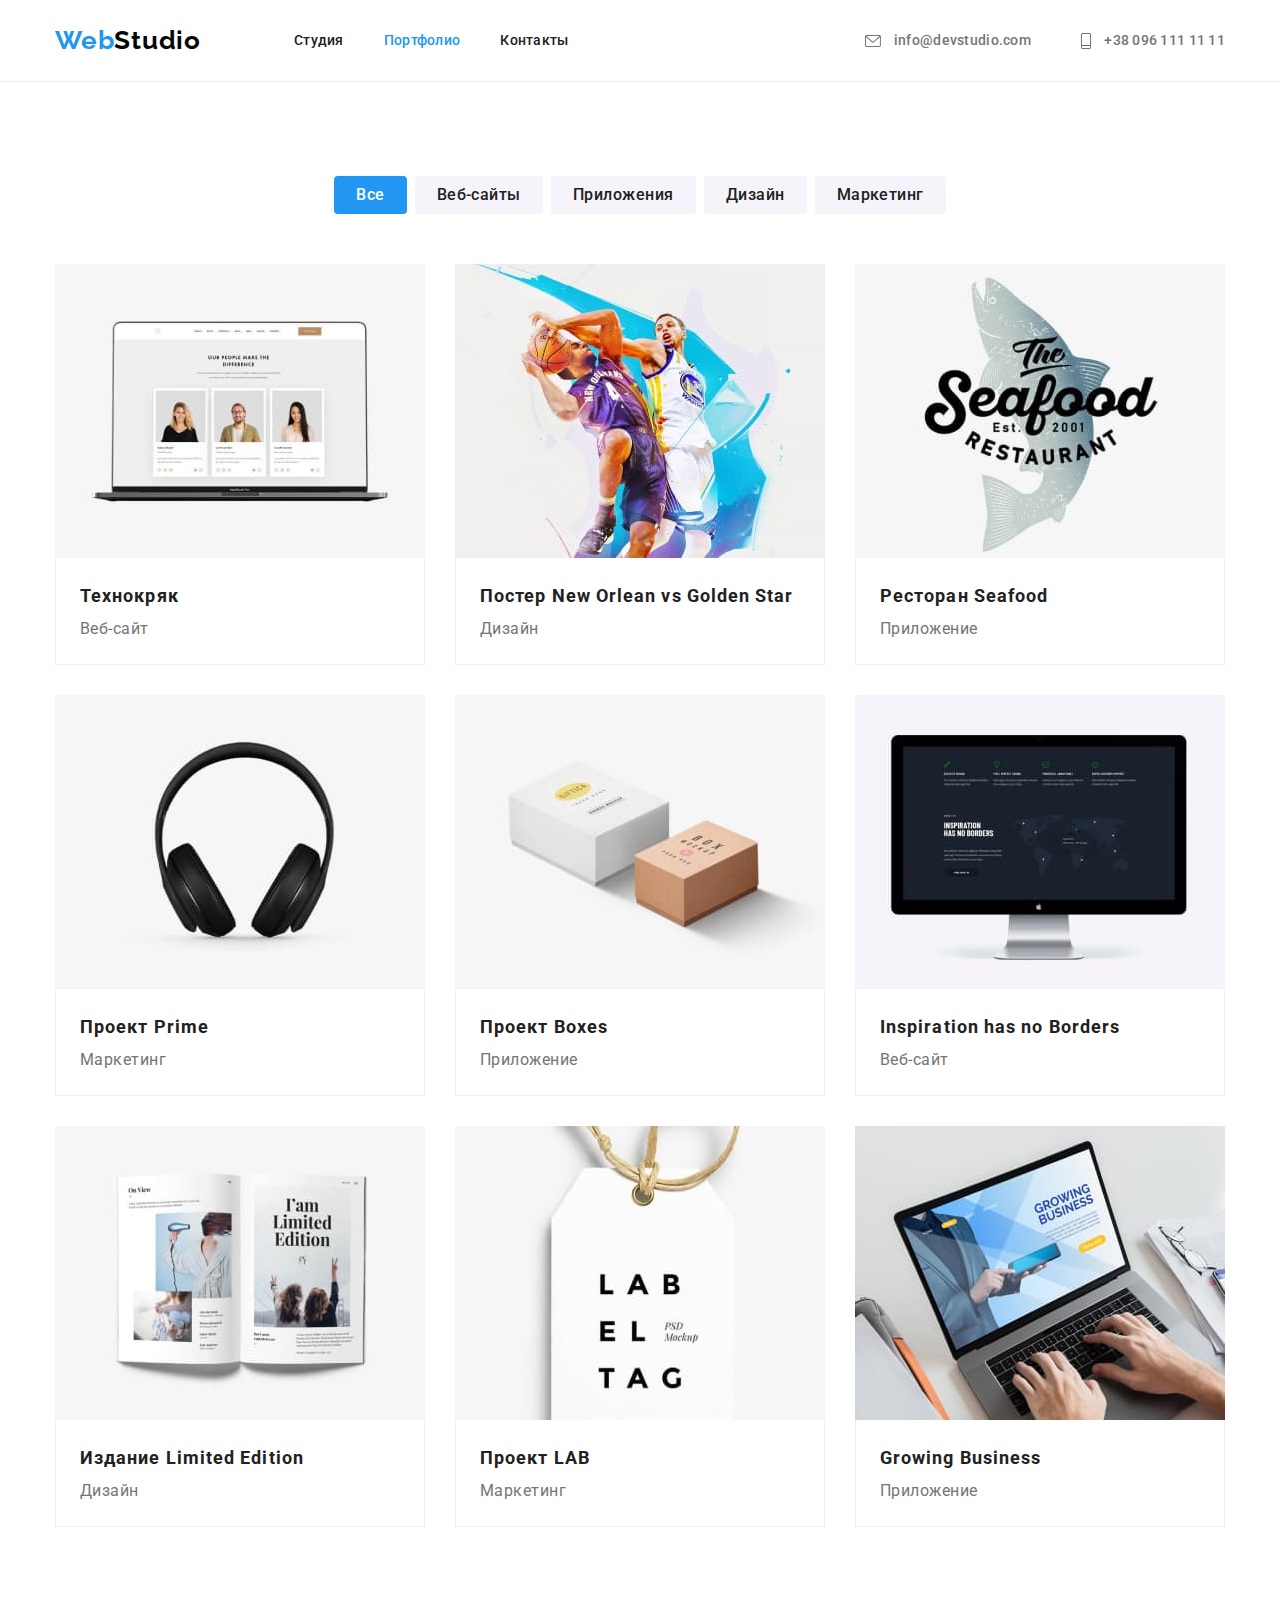
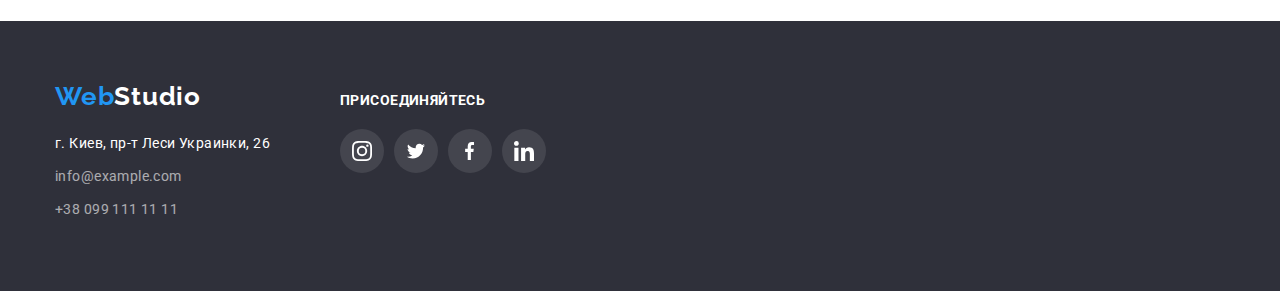
==== portfolio.html @ 4d6c7091 "add 05" ====
<!DOCTYPE html>
<html lang="ru">
  <head>
    <meta charset="UTF-8" />
    <meta http-equiv="X-UA-Compatible" content="IE=edge" />
    <meta name="viewport" content="width=device-width, initial-scale=1.0" />
    <title>Portfolio</title>
    <link rel="preconnect" href="https://fonts.googleapis.com" />
    <link rel="preconnect" href="https://fonts.gstatic.com" crossorigin />
    <link
      href="https://fonts.googleapis.com/css2?family=Raleway:wght@700&family=Roboto:wght@400;500;700;900&display=swap"
      rel="stylesheet"
    />
    <link
      rel="stylesheet"
      href="https://cdn.jsdelivr.net/npm/modern-normalize@1.1.0/modern-normalize.min.css"
    />
    <link rel="stylesheet" href="./css/styles.css" />
  </head>
  <body>
    <header class="header">
      <div class="container page-header-container">
        <nav class="header-nav">
          <a href="./index.html" class="header-logo"
            >Web<span class="dark-logo">Studio</span></a
          >
          <ul class="header-list">
            <li class="header-item">
              <a href="./index.html" class="header-link">Студия</a>
            </li>
            <li class="header-item">
              <a href="./portfolio.html" class="header-link current"
                >Портфолио</a
              >
            </li>
            <li class="header-item">
              <a href="./index.html" class="header-link">Контакты</a>
            </li>
          </ul>
        </nav>
        <ul class="contact-list">
          <li class="contact-item">
            <a href="mailto:info@devstudio.com" class="contact-link">
              <svg class="mail-icon" width="16" height="12">
                <use href="./images/sprite.svg#icon-mail"></use>
              </svg>
              info@devstudio.com</a
            >
          </li>
          <li class="contact-item">
            <a href="tel:+380961111111" class="contact-link">
              <svg class="phone-icon" width="10" height="16">
                <use href="./images/sprite.svg#icon-phone"></use>
              </svg>
              +38 096 111 11 11</a
            >
          </li>
        </ul>
      </div>
    </header>
    <main>
      <section class="section">
        <h1 class="visually-hidden">Портфолио</h1>
        <div class="button-container">
          <ul class="button-list">
            <li class="button-item">
              <button type="button" class="button current">Все</button>
            </li>
            <li class="button-item">
              <button type="button" class="button">Веб-сайты</button>
            </li>
            <li class="button-item">
              <button type="button" class="button">Приложения</button>
            </li>
            <li class="button-item">
              <button type="button" class="button">Дизайн</button>
            </li>
            <li class="button-item">
              <button type="button" class="button">Маркетинг</button>
            </li>
          </ul>
        </div>
        <div class="container">
          <ul class="work-list">
            <li class="work-item">
              <img
                class="work-img"
                src="./images/portfolio/portfolio1.jpg"
                alt="Веб-сайт"
                width="370"
                height="294"
              />
              <div class="work-item-content-wrapper">
                <h2 class="work-name">Технокряк</h2>
                <p class="work-text">Веб-сайт</p>
              </div>
            </li>
            <li class="work-item">
              <img
                class="work-img"
                src="./images/portfolio/portfolio2.jpg"
                alt="Постер"
                width="370"
                height="294"
              />
              <div class="work-item-content-wrapper">
                <h2 class="work-name">Постер New Orlean vs Golden Star</h2>
                <p class="work-text">Дизайн</p>
              </div>
            </li>
            <li class="work-item">
              <img
                class="work-img"
                src="./images/portfolio/portfolio3.jpg"
                alt="Лого компании"
                width="370"
                height="294"
              />
              <div class="work-item-content-wrapper">
                <h2 class="work-name">Ресторан Seafood</h2>
                <p class="work-text">Приложение</p>
              </div>
            </li>
            <li class="work-item">
              <img
                class="work-img"
                src="./images/portfolio/portfolio4.jpg"
                alt="Наушники"
                width="370"
                height="294"
              />
              <div class="work-item-content-wrapper">
                <h2 class="work-name">Проект Prime</h2>
                <p class="work-text">Маркетинг</p>
              </div>
            </li>
            <li class="work-item">
              <img
                class="work-img"
                src="./images/portfolio/portfolio5.jpg"
                alt="Коробки"
                width="370"
                height="294"
              />
              <div class="work-item-content-wrapper">
                <h2 class="work-name">Проект Boxes</h2>
                <p class="work-text">Приложение</p>
              </div>
            </li>
            <li class="work-item">
              <img
                class="work-img"
                src="./images/portfolio/portfolio6.jpg"
                alt="Монитор"
                width="370"
                height="294"
              />
              <div class="work-item-content-wrapper">
                <h2 class="work-name">Inspiration has no Borders</h2>
                <p class="work-text">Веб-сайт</p>
              </div>
            </li>
            <li class="work-item">
              <img
                class="work-img"
                src="./images/portfolio/portfolio7.jpg"
                alt="Журнал"
                width="370"
                height="294"
              />
              <div class="work-item-content-wrapper">
                <h2 class="work-name">Издание Limited Edition</h2>
                <p class="work-text">Дизайн</p>
              </div>
            </li>
            <li class="work-item">
              <img
                class="work-img"
                src="./images/portfolio/portfolio8.jpg"
                alt="Бирка"
                width="370"
                height="294"
              />
              <div class="work-item-content-wrapper">
                <h2 class="work-name">Проект LAB</h2>
                <p class="work-text">Маркетинг</p>
              </div>
            </li>
            <li class="work-item">
              <img
                class="work-img"
                src="./images/portfolio/portfolio9.jpg"
                alt="Ноутбук"
                width="370"
                height="294"
              />
              <div class="work-item-content-wrapper">
                <h2 class="work-name">Growing Business</h2>
                <p class="work-text">Приложение</p>
              </div>
            </li>
          </ul>
        </div>
      </section>
    </main>
    <footer class="footer">
      <div class="footer-container">
        <div class="page-footer-container">
          <a href="./index.html" class="footer-logo footer-theme-dark"
            >Web<span class="light-logo">Studio</span></a
          >
          <address class="address">
            <ul class="footer-list">
              <li class="footer-item">
                <a
                  href="https://goo.gl/maps/wUQXQDukjgNMTirY6"
                  target="_blank"
                  rel="noopener norefferer"
                  class="footer-address"
                  >г. Киев, пр-т Леси Украинки, 26</a
                >
              </li>
              <li class="footer-item">
                <a href="mailto:info@devstudio.com" class="footer-link"
                  >info@example.com</a
                >
              </li>
              <li class="footer-item">
                <a href="tel:+380991111111" class="footer-link"
                  >+38 099 111 11 11</a
                >
              </li>
            </ul>
          </address>
        </div>
        <div class="social">
          <h3 class="social-title">Присоединяйтесь</h3>
          <ul class="social-list list">
            <li class="social-list-item">
              <a href="" class="social-list-link">
                <svg class="social-list-icon" width="20" height="20">
                  <use href="./images/sprite.svg#icon-instagram"></use>
                </svg>
              </a>
            </li>
            <li class="social-list-item">
              <a href="" class="social-list-link">
                <svg class="social-list-icon" width="20" height="16.25">
                  <use href="./images/sprite.svg#icon-twitter"></use>
                </svg>
              </a>
            </li>
            <li class="social-list-item">
              <a href="" class="social-list-link">
                <svg class="social-list-icon" width="10" height="20">
                  <use href="./images/sprite.svg#icon-facebook"></use>
                </svg>
              </a>
            </li>
            <li class="social-list-item">
              <a href="" class="social-list-link">
                <svg class="social-list-icon" width="20" height="20">
                  <use href="./images/sprite.svg#icon-linkedin"></use>
                </svg>
              </a>
            </li>
          </ul>
        </div>
      </div>
    </footer>
  </body>
</html>
---- css/styles.css ----
:root {
  --primary-font: "Roboto", sans-serif;
  --secondary-font: "Raleway", sans-serif;
  --accent-color: #2196f3;
  --primary-text-color: #757575;
  --primary-bg-color: #ffffff;
  --secondary-bg-color: #2f303a;
  --tertiary-font: #212121;
}
h1,
h2,
h3,
h4,
p {
  margin-top: 0;
  margin-bottom: 0;
}
ul,
ol {
  margin-top: 0;
  margin-bottom: 0;
  padding-left: 0;
}
img {
  display: block;
}
button {
  cursor: pointer;
}
ul {
  list-style: none;
}
a {
  text-decoration: none;
}
.visually-hidden {
  position: absolute;
  width: 1px;
  height: 1px;
  margin: -1px;
  border: 0;
  padding: 0;
  clip: rect(0 0 0 0);
  overflow: hidden;
}
/* ==============COMPONENTS============== */

body {
  font-family: var(--primary-font);
  font-size: 14px;
  color: var(--primary-text-color);
}

.container {
  width: 1200px;
  margin-left: auto;
  margin-right: auto;
  padding-left: 15px;
  padding-right: 15px;
}

/* ==================HEADER=============== */
.header {
  border-bottom: 1px solid #ececec;
}
.page-header-container {
  display: flex;
  align-items: center;
}
.header-nav {
  display: flex;
  align-items: center;
}
.header-list {
  display: flex;
  align-items: center;
}

.header-logo {
  font-family: var(--secondary-font);
  font-weight: 700;
  font-size: 26px;
  line-height: 1.2;
  /* identical to box height */
  letter-spacing: 0.03em;

  color: var(--accent-color);
  margin-right: 93px;
  padding-top: 25px;
  padding-bottom: 25px;
}
.dark-logo {
  color: #060606;
}
.header-item:not(:last-child) {
  margin-right: 40px;
}
.header-link {
  font-family: var(--primary-font);
  padding: 32px 0;
  font-weight: 500;
  line-height: 1.14;
  letter-spacing: 0.02em;
  color: var(--tertiary-font);
}
.current {
  color: var(--accent-color);
}
.phone-icon {
  fill: var(--primary-text-color);
  margin-right: 10px;
  vertical-align: middle;
}

.mail-icon {
  fill: var(--primary-text-color);
  margin-right: 10px;
  vertical-align: middle;
}
.contact-link {
  font-family: var(--primary-font);
  font-weight: 500;
  line-height: 1.14;
  letter-spacing: 0.02em;
  color: var(--primary-text-color);
}
.contact-item:not(:last-child) {
  margin-right: 50px;
}
.header-link:hover,
.header-link:focus {
  color: var(--accent-color);
}
.contact-link:hover,
.contact-link:focus {
  color: var(--accent-color);
  stroke: var(--accent-color);
}
.contact-list {
  display: flex;
  align-items: center;
  margin-left: auto;
}
/* ===============/HEADER================= */
/* ==============HERO==================== */
.hero {
  background: var(--secondary-bg-color);
  max-width: 1600px;
  padding-top: 200px;
  padding-bottom: 200px;
  background-image: linear-gradient(
      rgba(47, 48, 58, 0.4),
      rgba(47, 48, 58, 0.4)
    ),
    url("../images/Img.jpg");
  background-size: cover;
  background-color: #c4c4c4;
}
.hero-title {
  min-width: 696px;
  font-family: var(--primary-font);
  font-weight: 900;
  font-size: 44px;
  line-height: 1.36;
  /* or 136% */
  text-transform: uppercase;

  letter-spacing: 0.06em;
  color: var(--primary-bg-color);
  text-align: center;
  margin-bottom: 30px;
}

.hero-button {
  min-width: 200px;
  padding-left: 32px;
  padding-right: 32px;
  padding-top: 10px;
  padding-bottom: 10px;
  font-family: var(--primary-font);
  font-weight: 700;
  font-size: 16px;
  line-height: 1.88;
  letter-spacing: 0.06em;
  background-color: var(--accent-color);
  color: var(--primary-bg-color);
  border-radius: 4px;
  border: var(--accent-color);
  display: block;
  margin: auto;
}
.hero-button:hover {
  background-color: #188ce8;
  color: var(--primary-bg-color);
}

/* ==================/HERO================= */

/* ===================FEATURES============= */
.features {
  padding-top: 94px;
  padding-bottom: 94px;
}
.features-title {
  min-width: 270px;
  font-family: var(--primary-font);
  font-size: 14px;
  font-weight: 700;
  line-height: 1.14;
  letter-spacing: 0.03em;
  text-transform: uppercase;
  color: var(--tertiary-font);
  margin-bottom: 10px;
}
.features-list {
  display: flex;
}
.features-item {
  margin-right: 30px;
}
.features-text {
  min-width: 270px;
  margin-right: 30px;
  font-family: "Roboto";
  font-weight: 400;
  line-height: 1.7;
  /* or 171% */

  letter-spacing: 0.03em;

  color: var(--primary-text-color);
}
.wrapper:not(:last-child) {
  height: 120px;
  display: flex;
  align-items: center;
  justify-content: center;
  flex-direction: column;
  border-radius: 4px;
  background-color: #f5f4fa;
  margin-bottom: 30px;
}
/* ===================/FEATURES================= */
/* ================ACTIVITY================= */
.activity {
  padding-bottom: 94px;
}
.activity-title {
  min-width: 362px;
  margin-bottom: 50px;
  font-family: var(--primary-font);
  font-weight: 700;
  font-size: 36px;
  line-height: 1.17;
  text-align: center;
  letter-spacing: 0.03em;

  color: var(--tertiary-font);
}
.activity-list {
  display: flex;
  justify-content: space-between;
}
/* ====================/ACTIVITY============== */
/* =======================TEAM================ */
.team {
  padding-top: 94px;
  padding-bottom: 94px;
  background-color: #f5f4fa;
}
.team-item {
  background-color: var(--primary-bg-color);
  box-shadow: 0px 1px 3px rgba(0, 0, 0, 0.12), 0px 1px 1px rgba(0, 0, 0, 0.14),
    0px 2px 1px rgba(0, 0, 0, 0.2);
  border-radius: 0px 0px 4px 4px;
}
.team-title {
  margin-bottom: 50px;
  font-family: var(--primary-font);
  font-weight: 700;
  font-size: 36px;
  line-height: 1.17;
  text-align: center;
  letter-spacing: 0.03em;

  color: var(--tertiary-font);
}
.team-list {
  display: flex;
  flex-wrap: wrap;
  gap: 30px;
}
.team-list-content-wrapper {
  padding-bottom: 30px;
  padding-top: 30px;
}
.team-name {
  font-family: var(--primary-font);
  font-weight: 500;
  font-size: 16px;
  line-height: 1.19;
  /* identical to box height */
  margin-bottom: 10px;

  text-align: center;
  letter-spacing: 0.03em;

  color: var(--tertiary-font);
}

.team-text {
  font-weight: 400;
  font-size: 16px;
  line-height: 1.19;
  /* identical to box height */

  text-align: center;
  letter-spacing: 0.03em;

  color: var(--primary-text-color);
  margin-bottom: 16px;
}
.social-list {
  display: flex;
  justify-content: center;
  gap: 10px;
}
.social-list-link {
  display: flex;
  justify-content: center;
  align-items: center;
  width: 44px;
  height: 44px;
  border-radius: 50%;
  background-color: var(--primary-bg-color);
}
.social-list-link:hover,
.social-list-link:focus {
  background-color: var(--accent-color);
}
.social-list-link:hover .social-list-icon,
.social-list-link:focus .social-list-icon {
  fill: var(--primary-bg-color);
}

.social-list-icon {
  fill: #afb1b8;
}

.social .social-list-icon {
  fill: var(--primary-bg-color);
}
/* ====================/TEAM==================== */
/* ====================CUSTOMERS==================== */
.customers {
  padding-top: 94px;
  padding-bottom: 94px;
}
.customers-title {
  margin-bottom: 50px;
  font-family: "Roboto";
  font-style: normal;
  font-weight: 700;
  font-size: 36px;
  line-height: 1.16;
  text-align: center;
  letter-spacing: 0.03em;

  color: var(--tertiary-font);
}
.customers-list {
  display: flex;
  justify-content: center;
  gap: 30px;
}
.customers-link {
  display: flex;
  justify-content: center;
  align-items: center;
  width: 170px;
  height: 92px;
  border: 1px solid #afb1b8;
  border-radius: 4px;
}
.customers-icon {
  fill: #afb1b8;
}
.customers-link:hover .customers-icon,
.customers-link:focus .customers-icon {
  fill: var(--accent-color);
}
.customers-link:hover,
.customers-link:focus {
  border: 1px solid #2196f3;
}
/* ================/CUSTOMERS==================== */
/* =============PORTFOLIO======================= */
.button-list {
  display: flex;
  justify-content: center;
  margin-bottom: 50px;
}
.button-item:not(:last-child) {
  margin-right: 8px;
}
.button {
  padding-left: 22px;
  padding-right: 22px;
  padding-top: 6px;
  padding-bottom: 6px;
  border-radius: 4px;
  border: var(--accent-color);
  font-family: "Roboto";
  font-weight: 500;
  font-size: 16px;
  line-height: 1.6;
  /* identical to box height, or 162% */
  letter-spacing: 0.03em;

  color: var(--tertiary-font);
  background: #f5f4fa;
  cursor: pointer;
}
.button:hover,
.button:focus {
  color: var(--primary-bg-color);
  background-color: var(--accent-color);
}
button.current {
  color: var(--primary-bg-color);
  background: var(--accent-color);
}
.work-list {
  display: flex;
  flex-wrap: wrap;
  gap: 30px;
}
.work-name {
  font-family: "Roboto";
  font-weight: 700;
  font-size: 18px;
  line-height: 2;
  /* identical to box height, or 200% */
  letter-spacing: 0.06em;
  color: var(--tertiary-font);
  border-bottom: 4px;
}
.work-item-content-wrapper {
  padding: 20px 24px;
  border: 1px solid #eeeeee;
  border-top: 0;
}
.work-item:hover {
  box-shadow: 0px 1px 1px rgba(0, 0, 0, 0.12), 0px 4px 4px rgba(0, 0, 0, 0.06),
    1px 4px 6px rgba(0, 0, 0, 0.16);
}
.work-text {
  font-family: "Roboto";
  font-weight: 400;
  font-size: 16px;
  line-height: 1.88;
  /* identical to box height, or 188% */

  letter-spacing: 0.03em;
}
.section {
  padding-top: 94px;
  padding-bottom: 94px;
}
/* ================/PORTFOLIO================== */
/* ==================FOOTER==================== */
.footer-theme-dark {
  font-family: var(--secondary-font);
  font-weight: 700;
  font-size: 26px;
  line-height: 1.2;
  /* identical to box height */

  letter-spacing: 0.03em;

  color: var(--accent-color);
}
.footer {
  background: var(--secondary-bg-color);
  padding-top: 60px;
  padding-bottom: 60px;
}
.footer-container {
  width: 1200px;
  margin-left: auto;
  margin-right: auto;
  padding-left: 15px;
  padding-right: 15px;
  display: flex;
}
.page-footer-container {
  margin-right: 70px;
}
.light-logo {
  color: var(--primary-bg-color);
}
.footer-list {
  margin-top: 20px;
}
.footer-link {
  font-family: var(--primary-font);
  font-style: normal;
  font-weight: 400;
  line-height: 1.7;
  /* or 171% */
  letter-spacing: 0.03em;
  color: var(--primary-bg-color);
  opacity: 0.6;
}
.footer-address {
  color: rgba(255, 255, 255, 1);
  font-style: normal;
}
.footer-item {
  font-family: var(--primary-font);
  margin-bottom: 9px;
  font-weight: 400;
  line-height: 1.7;
  /* or 171% */
  letter-spacing: 0.03em;
  color: rgba(255, 255, 255, 0, 6);
}
.footer-link:hover,
.footer-link:focus {
  color: var(--accent-color);
}
.social-title {
  font-family: "Roboto";
  font-style: normal;
  font-weight: 700;
  font-size: 14px;
  line-height: 1.14;
  letter-spacing: 0.03em;
  text-transform: uppercase;
  color: var(--primary-bg-color);
  margin-bottom: 20px;
}
.social {
  padding-top: 12px;
}
.social .social-list-link {
  background-color: rgba(255, 255, 255, 0.1);
}
.social .social-list-link:hover,
.social .social-list-link:focus {
  background-color: var(--accent-color);
}
/* ==========================/FOOTER===================== */
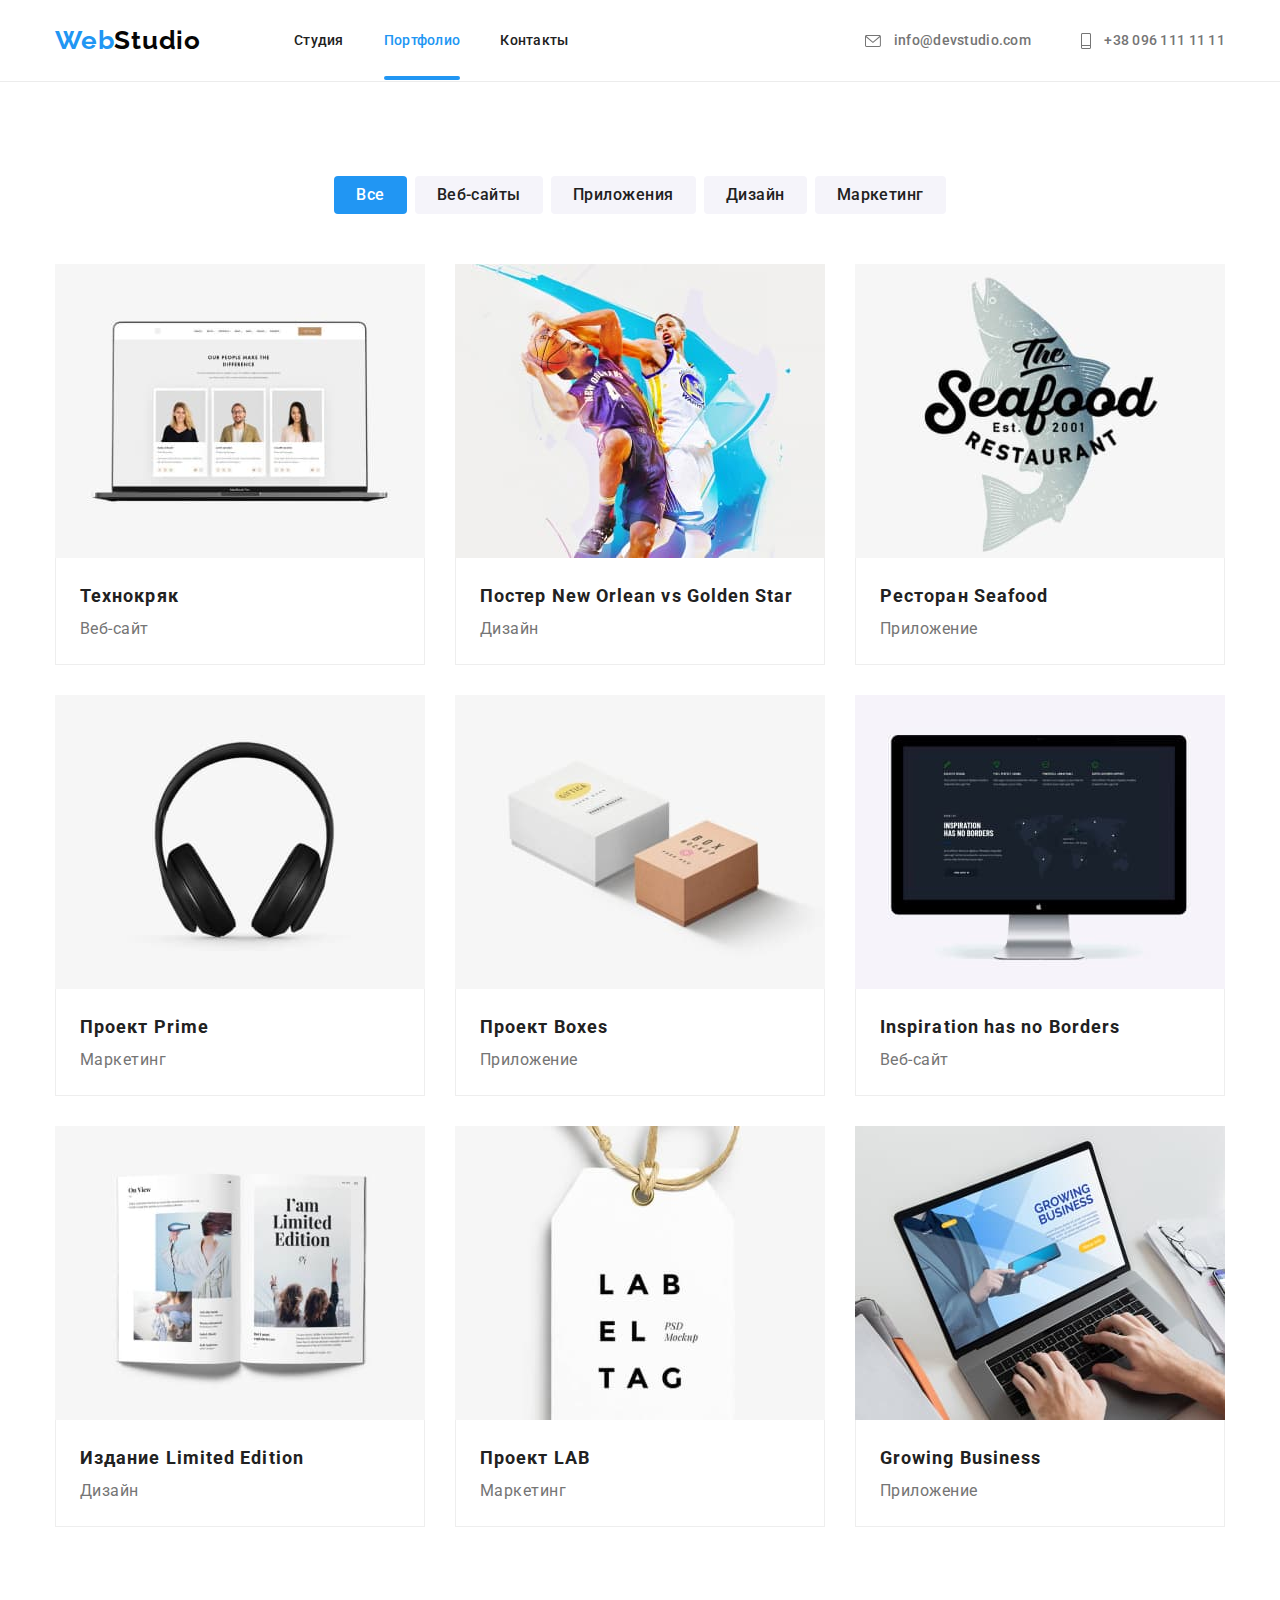
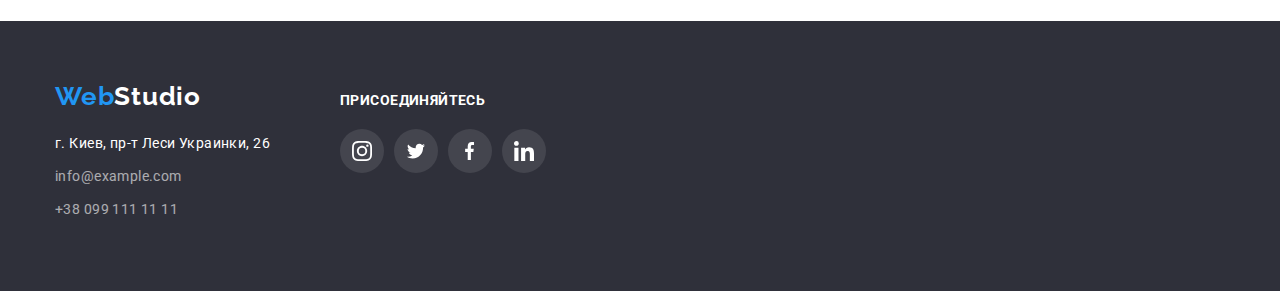
==== commit 04761f88: "add 05" ====
--- a/portfolio.html
+++ b/portfolio.html
@@ -64,7 +64,7 @@
         <div class="button-container">
           <ul class="button-list">
             <li class="button-item">
-              <button type="button" class="button current">Все</button>
+              <button type="button" class="button current-1">Все</button>
             </li>
             <li class="button-item">
               <button type="button" class="button">Веб-сайты</button>
@@ -83,13 +83,20 @@
         <div class="container">
           <ul class="work-list">
             <li class="work-item">
-              <img
-                class="work-img"
-                src="./images/portfolio/portfolio1.jpg"
-                alt="Веб-сайт"
-                width="370"
-                height="294"
-              />
+              <div class="work-img-wrapper">
+                <img
+                  class="work-img"
+                  src="./images/portfolio/portfolio1.jpg"
+                  alt="Веб-сайт"
+                  width="370"
+                  height="294"
+                />
+                <p class="overlay">
+                  Ресурс пропонує комплексні пропозиції з різним рівнем
+                  функціоналу та сервісів. Все це дозволить відвідувачу отримати
+                  вичерпні відомості про компанію чи приватну особу.
+                </p>
+              </div>
               <div class="work-item-content-wrapper">
                 <h2 class="work-name">Технокряк</h2>
                 <p class="work-text">Веб-сайт</p>
--- a/css/styles.css
+++ b/css/styles.css
@@ -21,6 +21,7 @@
   margin-bottom: 0;
   padding-left: 0;
 }
+
 img {
   display: block;
 }
@@ -105,7 +106,20 @@
 }
 .current {
   color: var(--accent-color);
-}
+  position: relative;
+}
+
+.current::after {
+  position: absolute;
+  content: " ";
+  display: block;
+  background: var(--accent-color);
+  border-radius: 2px;
+  width: 100%;
+  height: 4px;
+  bottom: 0;
+}
+
 .phone-icon {
   fill: var(--primary-text-color);
   margin-right: 10px;
@@ -426,7 +440,7 @@
   color: var(--primary-bg-color);
   background-color: var(--accent-color);
 }
-button.current {
+button.current-1 {
   color: var(--primary-bg-color);
   background: var(--accent-color);
 }
@@ -467,6 +481,42 @@
   padding-top: 94px;
   padding-bottom: 94px;
 }
+.work-img-wrapper {
+  display: block;
+  position: relative;
+  overflow: hidden;
+}
+.work-item {
+  position: relative;
+  display: block;
+}
+.work-item:hover .overlay {
+  transform: translate(0, 0);
+}
+.overlay {
+  position: absolute;
+  padding-left: 24px;
+  padding-top: 63px;
+  padding-right: 24px;
+  padding-bottom: 63px;
+  font-family: var(--primary-font);
+  font-size: 18px;
+  font-style: normal;
+  font-size: 18px;
+  line-height: 28px;
+  /* or 156% */
+
+  letter-spacing: 0.03em;
+
+  width: 100%;
+  height: 294px;
+  background: rgba(33, 150, 243, 0.9);
+  left: 0;
+  top: 0;
+  color: #ffffff;
+  transform: translate(0, 100%);
+  transition: transform 250ms cubic-bezier(0.4, 0, 0.2, 1);
+}
 /* ================/PORTFOLIO================== */
 /* ==================FOOTER==================== */
 .footer-theme-dark {
